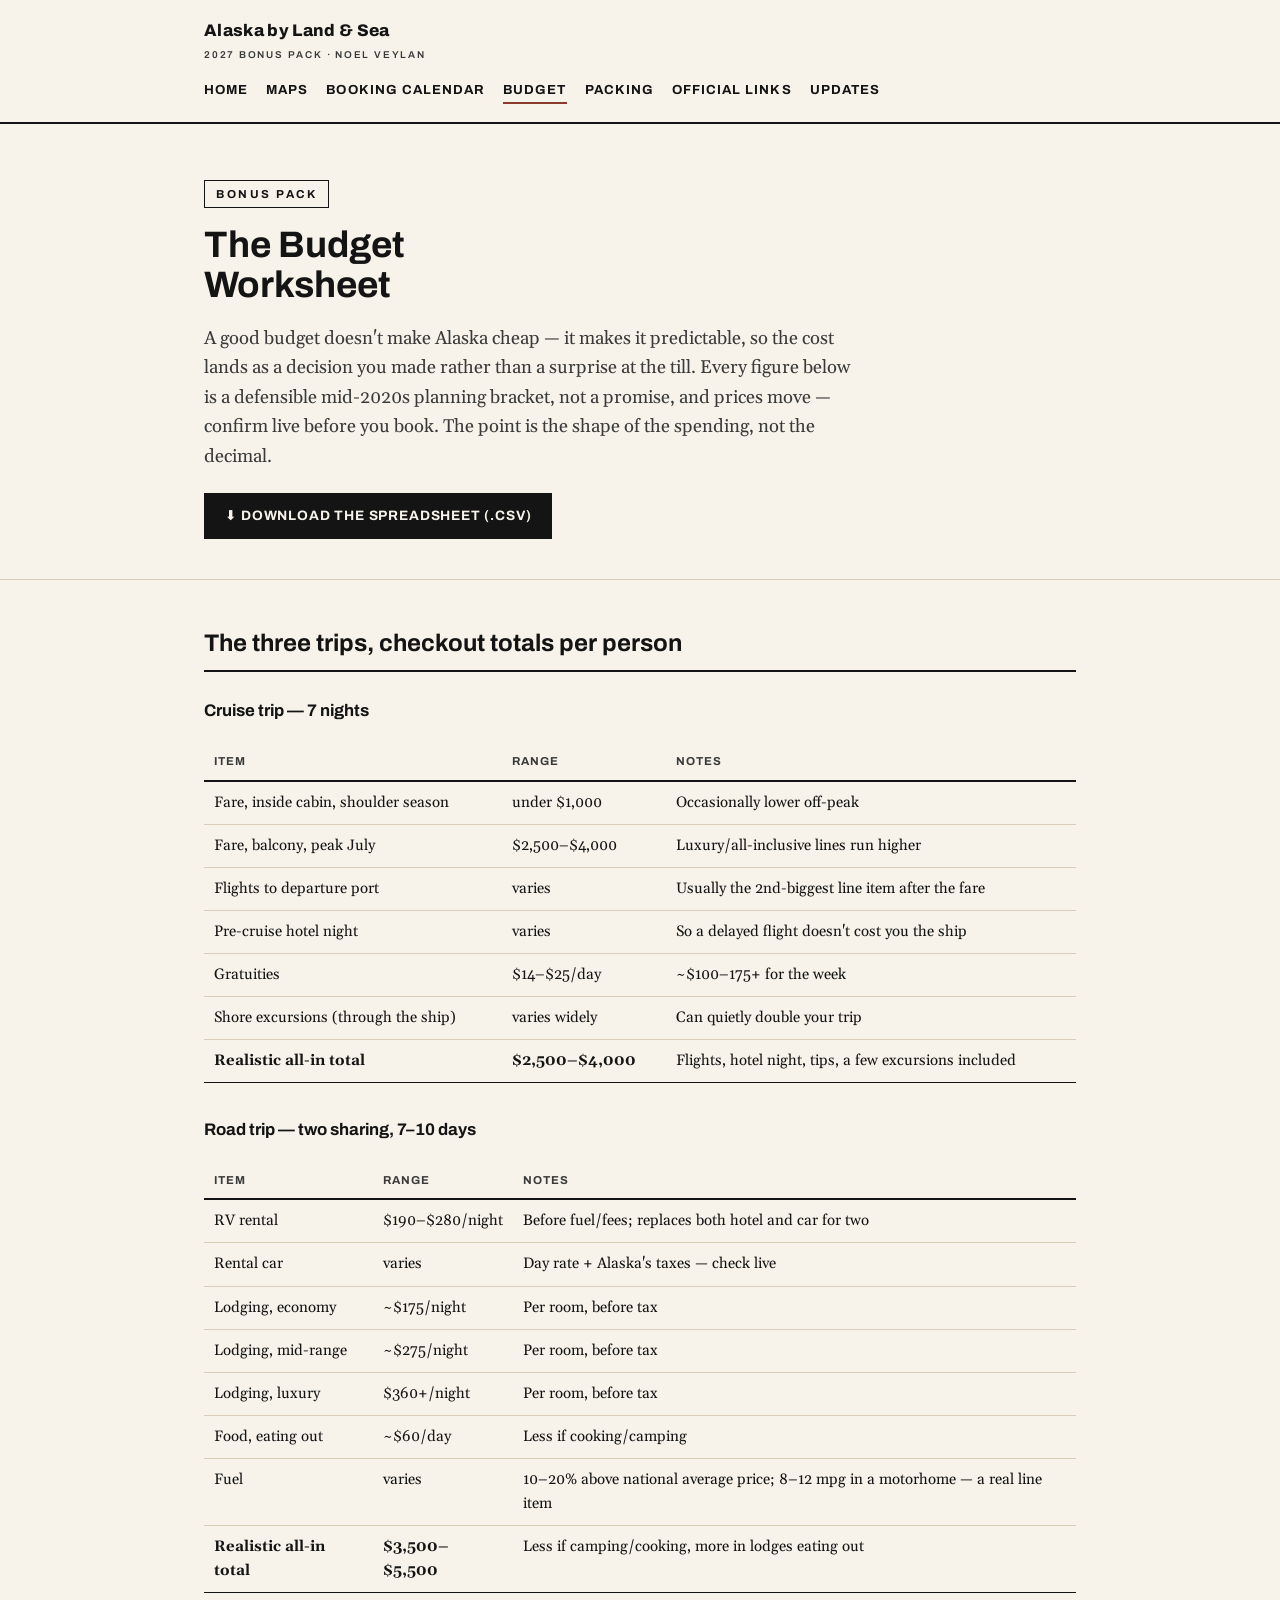
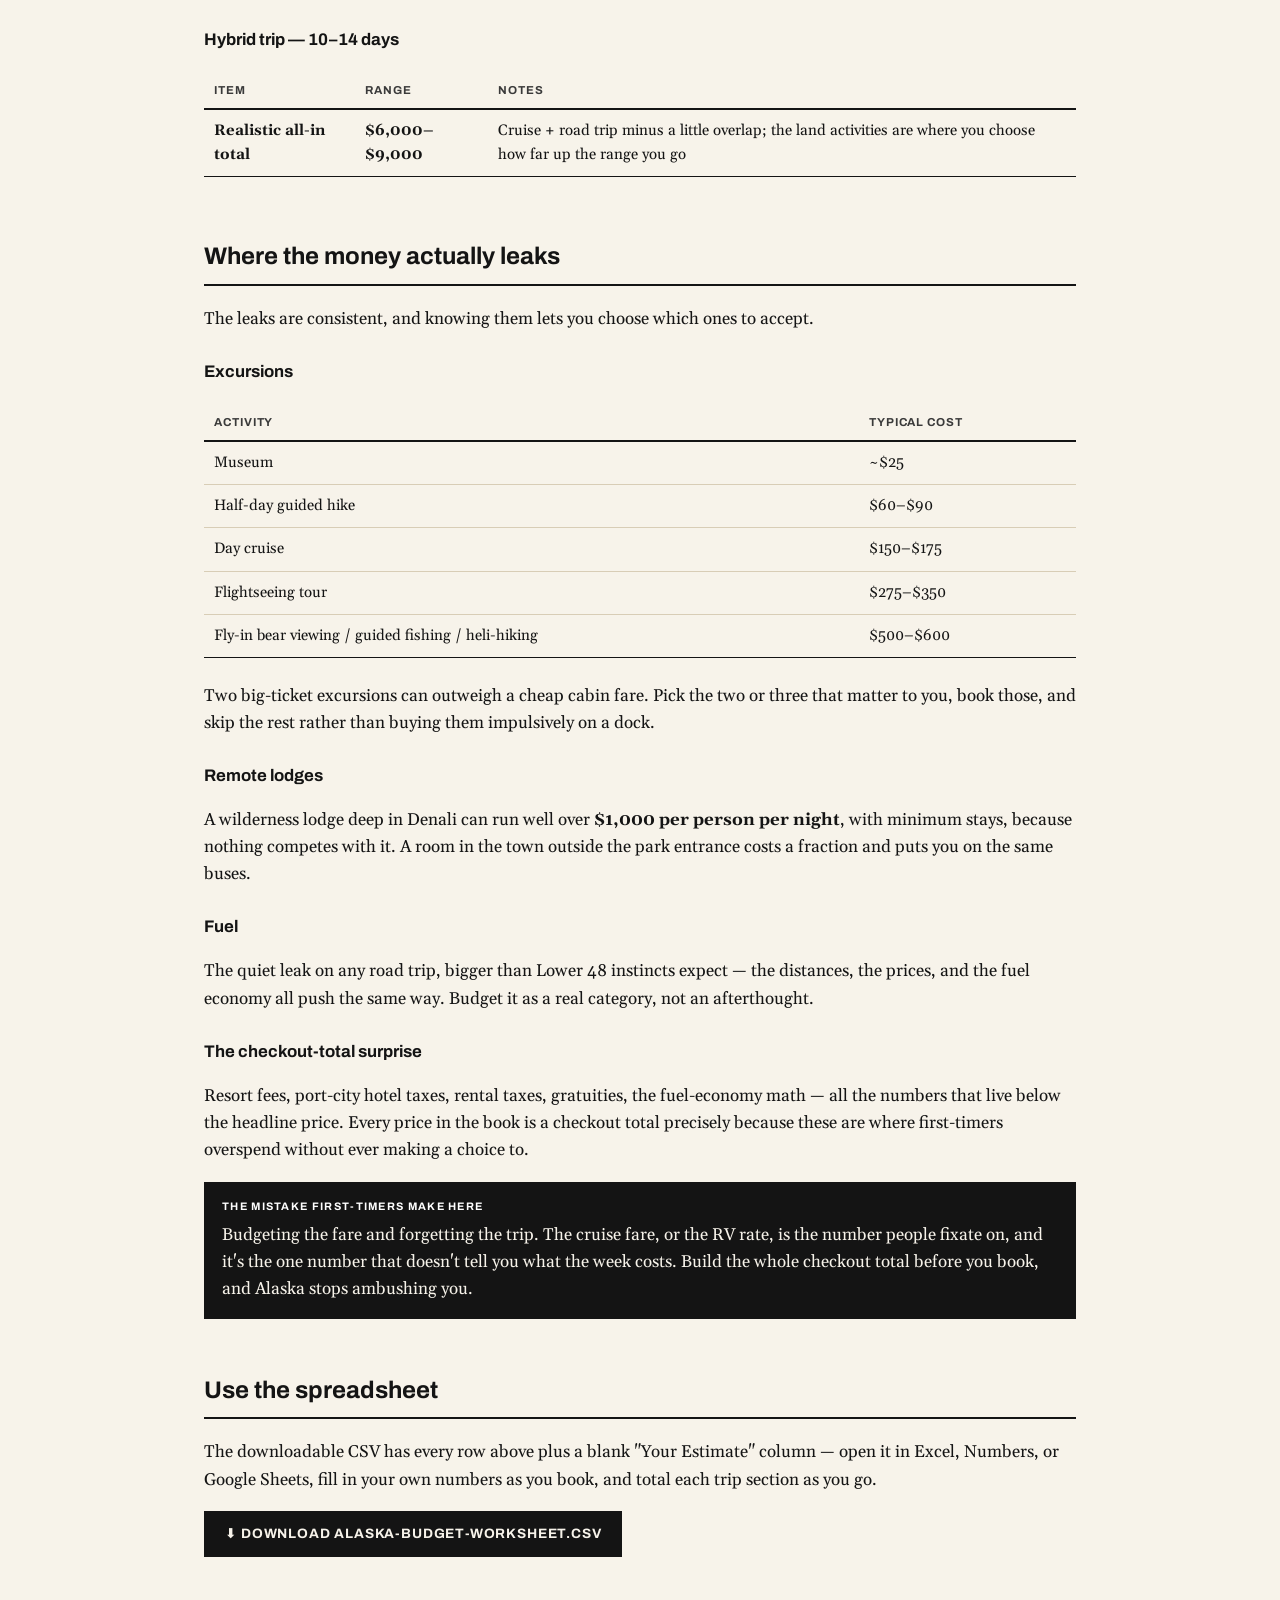
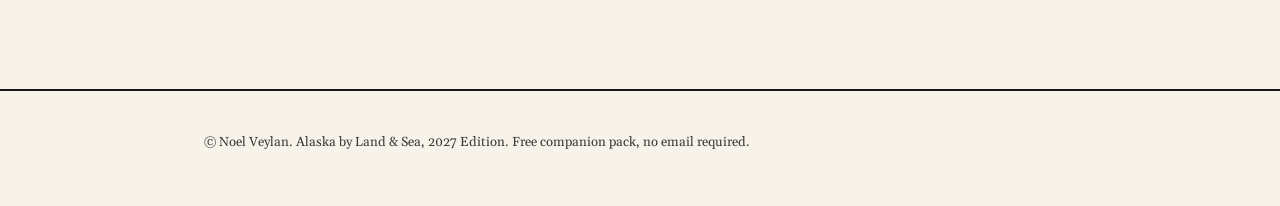
==== budget.html @ ba750e8d "Alaska by Land & Sea 2027 — free companion bonus pack Static site (plain HTML/CSS, no build step): f" ====
<!doctype html>
<html lang="en">
<head>
<meta charset="utf-8">
<meta name="viewport" content="width=device-width, initial-scale=1">
<title>Budget Worksheet — Alaska by Land &amp; Sea Bonus Pack</title>
<meta name="description" content="The Chapter 5 cost brackets for the cruise, road, and hybrid trips, as checkout totals, plus a downloadable spreadsheet.">
<link rel="stylesheet" href="assets/style.css">
</head>
<body>

<header class="site no-print">
  <div class="wrap">
    <a class="brand" href="index.html">Alaska by Land &amp; Sea<small>2027 Bonus Pack &middot; Noel Veylan</small></a>
    <nav class="site">
      <a href="index.html">Home</a>
      <a href="maps.html">Maps</a>
      <a href="calendar.html">Booking Calendar</a>
      <a href="budget.html" class="active">Budget</a>
      <a href="packing.html">Packing</a>
      <a href="links.html">Official Links</a>
      <a href="updates.html">Updates</a>
    </nav>
  </div>
</header>

<div class="hero no-print">
  <div class="wrap">
    <span class="eyebrow">Bonus Pack</span>
    <h1>The Budget Worksheet</h1>
    <p class="lead">A good budget doesn't make Alaska cheap &mdash; it makes it predictable, so the cost lands as a
    decision you made rather than a surprise at the till. Every figure below is a defensible mid-2020s planning
    bracket, not a promise, and prices move &mdash; confirm live before you book. The point is the shape of the
    spending, not the decimal.</p>
    <div class="hero-actions">
      <a class="btn solid" href="assets/downloads/alaska-budget-worksheet.csv" download>⬇ Download the spreadsheet (.csv)</a>
    </div>
  </div>
</div>

<main>
  <div class="wrap">

    <section class="block">
      <h2 class="h">The three trips, checkout totals per person</h2>

      <h3 class="h">Cruise trip &mdash; 7 nights</h3>
      <div class="tblwrap"><table>
        <tr><th>Item</th><th>Range</th><th>Notes</th></tr>
        <tr><td>Fare, inside cabin, shoulder season</td><td>under $1,000</td><td>Occasionally lower off-peak</td></tr>
        <tr><td>Fare, balcony, peak July</td><td>$2,500&ndash;$4,000</td><td>Luxury/all-inclusive lines run higher</td></tr>
        <tr><td>Flights to departure port</td><td>varies</td><td>Usually the 2nd-biggest line item after the fare</td></tr>
        <tr><td>Pre-cruise hotel night</td><td>varies</td><td>So a delayed flight doesn't cost you the ship</td></tr>
        <tr><td>Gratuities</td><td>$14&ndash;$25/day</td><td>~$100&ndash;175+ for the week</td></tr>
        <tr><td>Shore excursions (through the ship)</td><td>varies widely</td><td>Can quietly double your trip</td></tr>
        <tr><td><strong>Realistic all-in total</strong></td><td><strong>$2,500&ndash;$4,000</strong></td><td>Flights, hotel night, tips, a few excursions included</td></tr>
      </table></div>

      <h3 class="h">Road trip &mdash; two sharing, 7&ndash;10 days</h3>
      <div class="tblwrap"><table>
        <tr><th>Item</th><th>Range</th><th>Notes</th></tr>
        <tr><td>RV rental</td><td>$190&ndash;$280/night</td><td>Before fuel/fees; replaces both hotel and car for two</td></tr>
        <tr><td>Rental car</td><td>varies</td><td>Day rate + Alaska's taxes &mdash; check live</td></tr>
        <tr><td>Lodging, economy</td><td>~$175/night</td><td>Per room, before tax</td></tr>
        <tr><td>Lodging, mid-range</td><td>~$275/night</td><td>Per room, before tax</td></tr>
        <tr><td>Lodging, luxury</td><td>$360+/night</td><td>Per room, before tax</td></tr>
        <tr><td>Food, eating out</td><td>~$60/day</td><td>Less if cooking/camping</td></tr>
        <tr><td>Fuel</td><td>varies</td><td>10&ndash;20% above national average price; 8&ndash;12 mpg in a motorhome &mdash; a real line item</td></tr>
        <tr><td><strong>Realistic all-in total</strong></td><td><strong>$3,500&ndash;$5,500</strong></td><td>Less if camping/cooking, more in lodges eating out</td></tr>
      </table></div>

      <h3 class="h">Hybrid trip &mdash; 10&ndash;14 days</h3>
      <div class="tblwrap"><table>
        <tr><th>Item</th><th>Range</th><th>Notes</th></tr>
        <tr><td><strong>Realistic all-in total</strong></td><td><strong>$6,000&ndash;$9,000</strong></td><td>Cruise + road trip minus a little overlap; the land activities are where you choose how far up the range you go</td></tr>
      </table></div>
    </section>

    <section class="block">
      <h2 class="h">Where the money actually leaks</h2>
      <p>The leaks are consistent, and knowing them lets you choose which ones to accept.</p>

      <h3 class="h">Excursions</h3>
      <div class="tblwrap"><table>
        <tr><th>Activity</th><th>Typical cost</th></tr>
        <tr><td>Museum</td><td>~$25</td></tr>
        <tr><td>Half-day guided hike</td><td>$60&ndash;$90</td></tr>
        <tr><td>Day cruise</td><td>$150&ndash;$175</td></tr>
        <tr><td>Flightseeing tour</td><td>$275&ndash;$350</td></tr>
        <tr><td>Fly-in bear viewing / guided fishing / heli-hiking</td><td>$500&ndash;$600</td></tr>
      </table></div>
      <p>Two big-ticket excursions can outweigh a cheap cabin fare. Pick the two or three that matter to you, book
      those, and skip the rest rather than buying them impulsively on a dock.</p>

      <h3 class="h">Remote lodges</h3>
      <p>A wilderness lodge deep in Denali can run well over <strong>$1,000 per person per night</strong>, with
      minimum stays, because nothing competes with it. A room in the town outside the park entrance costs a fraction
      and puts you on the same buses.</p>

      <h3 class="h">Fuel</h3>
      <p>The quiet leak on any road trip, bigger than Lower&nbsp;48 instincts expect &mdash; the distances, the
      prices, and the fuel economy all push the same way. Budget it as a real category, not an afterthought.</p>

      <h3 class="h">The checkout-total surprise</h3>
      <p>Resort fees, port-city hotel taxes, rental taxes, gratuities, the fuel-economy math &mdash; all the numbers
      that live below the headline price. Every price in the book is a checkout total precisely because these are
      where first-timers overspend without ever making a choice to.</p>

      <div class="callout">
        <span class="lab">The mistake first-timers make here</span>
        <p>Budgeting the fare and forgetting the trip. The cruise fare, or the RV rate, is the number people fixate
        on, and it's the one number that doesn't tell you what the week costs. Build the whole checkout total before
        you book, and Alaska stops ambushing you.</p>
      </div>
    </section>

    <section class="block no-print">
      <h2 class="h">Use the spreadsheet</h2>
      <p>The downloadable CSV has every row above plus a blank "Your Estimate" column &mdash; open it in Excel,
      Numbers, or Google Sheets, fill in your own numbers as you book, and total each trip section as you go.</p>
      <a class="btn solid" href="assets/downloads/alaska-budget-worksheet.csv" download>⬇ Download alaska-budget-worksheet.csv</a>
    </section>

  </div>
</main>

<footer class="site no-print">
  <div class="wrap"><p>&copy; Noel Veylan. Alaska by Land &amp; Sea, 2027 Edition. Free companion pack, no email required.</p></div>
</footer>

</body>
</html>
---- assets/style.css ----
/* ============================================================
   Alaska by Land & Sea -- bonus pack site stylesheet
   Shares the book's palette (cream/ink) and type pairing
   (Gelasio serif body, Archivo sans display) so the free
   companion site reads as the same product as the paperback.
   ============================================================ */

@import url('https://fonts.googleapis.com/css2?family=Gelasio:ital,wght@0,400;0,700;1,400&family=Archivo:wght@600;700;800&display=swap');

:root{
  --cream:#F7F3EA;
  --ink:#141414;
  --ink-soft:#3a3a3a;
  --line:#d8cdb6;
  --accent:#8a3b2b;      /* warm terracotta, echoes the color-map roads */
  --accent-ink:#1c2b3a;  /* deep navy, echoes the color-map ink */
  --panel:#fff;
  --max:920px;
}

*{box-sizing:border-box;}
html{background:var(--cream);}
body{
  margin:0; background:var(--cream); color:var(--ink);
  font-family:'Gelasio', Georgia, serif; font-size:17px; line-height:1.6;
}
h1,h2,h3,.tab,.eyebrow,nav,.btn,.chip{ font-family:'Archivo', system-ui, sans-serif; }

a{ color:var(--accent-ink); }
a:hover{ color:var(--accent); }

img{max-width:100%; height:auto; display:block;}

.wrap{ max-width:var(--max); margin:0 auto; padding:0 24px; }

/* ---- top bar ---- */
header.site{ border-bottom:2px solid var(--ink); background:var(--cream); }
header.site .wrap{ display:flex; align-items:center; justify-content:space-between; padding:18px 24px; gap:16px; flex-wrap:wrap; }
.brand{ font-family:'Archivo'; font-weight:800; letter-spacing:.02em; font-size:1.05rem; text-decoration:none; color:var(--ink); }
.brand small{ display:block; font-family:'Archivo'; font-weight:600; letter-spacing:.18em; text-transform:uppercase; font-size:.62rem; color:var(--ink-soft); margin-top:2px; }
nav.site{ display:flex; gap:18px; flex-wrap:wrap; }
nav.site a{ font-weight:700; font-size:.82rem; text-transform:uppercase; letter-spacing:.08em; text-decoration:none; color:var(--ink); border-bottom:2px solid transparent; padding-bottom:2px; }
nav.site a:hover, nav.site a.active{ border-bottom-color:var(--accent); }

/* ---- hero ---- */
.hero{ padding:56px 0 40px; border-bottom:1px solid var(--line); }
.eyebrow{ display:inline-block; font-weight:700; text-transform:uppercase; letter-spacing:.22em; font-size:.72rem; border:1.4px solid var(--ink); padding:4px 11px; margin-bottom:18px; }
.hero h1{ font-size:2.3rem; line-height:1.08; margin:0 0 14px; max-width:16ch; }
.hero p.lead{ font-size:1.15rem; max-width:60ch; color:var(--ink-soft); }
.hero-actions{ margin-top:22px; display:flex; gap:12px; flex-wrap:wrap; }

/* ---- buttons / chips ---- */
.btn{ display:inline-block; font-weight:700; font-size:.85rem; text-transform:uppercase; letter-spacing:.06em; text-decoration:none;
  padding:11px 20px; border:1.6px solid var(--ink); color:var(--ink); background:transparent; }
.btn:hover{ background:var(--ink); color:var(--cream); }
.btn.solid{ background:var(--ink); color:var(--cream); }
.btn.solid:hover{ background:var(--accent-ink); }
.chip{ display:inline-block; font-size:.68rem; font-weight:700; text-transform:uppercase; letter-spacing:.1em;
  background:var(--ink); color:var(--cream); padding:3px 9px; }

/* ---- section / cards ---- */
main{ padding:44px 0 80px; }
section.block{ margin-bottom:52px; }
h2.h{ font-size:1.5rem; border-bottom:2px solid var(--ink); padding-bottom:8px; margin:0 0 20px; }
h3.h{ font-family:'Archivo'; font-weight:700; font-size:1.05rem; margin:26px 0 8px; }
.grid{ display:grid; grid-template-columns:repeat(auto-fill, minmax(240px,1fr)); gap:18px; }
.card{ background:var(--panel); border:1px solid var(--line); padding:18px; }
.card h4{ font-family:'Archivo'; font-size:.95rem; margin:0 0 6px; }
.card p{ margin:0; font-size:.92rem; color:var(--ink-soft); }

/* map cards */
.mapcard{ background:var(--panel); border:1px solid var(--line); }
.mapcard .art{ border-bottom:1px solid var(--line); background:#eaf3f8; }
.mapcard .cap{ padding:12px 14px; }
.mapcard .cap .tag{ font-family:'Archivo'; font-weight:700; font-size:.68rem; letter-spacing:.12em; text-transform:uppercase; color:var(--accent-ink); }
.mapcard .cap h4{ font-family:'Archivo'; font-size:.95rem; margin:4px 0 6px; }
.mapcard .cap p{ margin:0 0 10px; font-size:.86rem; color:var(--ink-soft); }
.mapcard .cap a{ font-size:.78rem; font-weight:700; text-transform:uppercase; letter-spacing:.05em; }

/* tables */
table{ width:100%; border-collapse:collapse; margin:10px 0 8px; font-size:.94rem; }
th,td{ text-align:left; padding:9px 10px; border-bottom:1px solid var(--line); vertical-align:top; }
th{ font-family:'Archivo'; font-size:.72rem; text-transform:uppercase; letter-spacing:.08em; color:var(--ink-soft); border-bottom:2px solid var(--ink); }
tr:last-child td{ border-bottom:1px solid var(--ink); }
.tblwrap{ overflow-x:auto; }

/* timeline */
.tl-item{ display:flex; gap:18px; padding:16px 0; border-bottom:1px solid var(--line); }
.tl-when{ flex:0 0 150px; font-family:'Archivo'; font-weight:800; color:var(--accent-ink); }
.tl-when small{ display:block; font-weight:600; color:var(--ink-soft); font-size:.72rem; text-transform:uppercase; letter-spacing:.06em; margin-top:3px;}
.tl-what h4{ font-family:'Archivo'; margin:0 0 4px; font-size:1rem; }
.tl-what p{ margin:0; color:var(--ink-soft); font-size:.92rem; }

/* checklist */
ul.checklist{ list-style:none; padding:0; margin:0; }
ul.checklist li{ padding:8px 0 8px 30px; border-bottom:1px solid var(--line); position:relative; font-size:.96rem; }
ul.checklist li::before{ content:""; position:absolute; left:0; top:11px; width:14px; height:14px; border:1.6px solid var(--ink); }

/* callout, matches the book's black mistake-box */
.callout{ background:var(--ink); color:var(--cream); padding:16px 18px; margin:18px 0; }
.callout .lab{ display:block; font-family:'Archivo'; font-weight:700; text-transform:uppercase; letter-spacing:.12em; font-size:.68rem; margin-bottom:6px; color:#fff; }
.callout p{ margin:0; }

/* notice / link-out box */
.notice{ border:1.4px solid var(--ink); padding:14px 16px; font-size:.9rem; background:var(--panel); }
.notice.warn{ border-color:var(--accent); }

/* footer */
footer.site{ border-top:2px solid var(--ink); padding:28px 0 40px; }
footer.site p{ font-size:.82rem; color:var(--ink-soft); }
footer.site a{ color:var(--ink-soft); }

/* print */
@media print{
  header.site, footer.site, .no-print{ display:none !important; }
  body{ background:#fff; font-size:12pt; }
  a{ color:#000; text-decoration:none; }
  .callout{ border:1.4px solid #000; background:#fff; color:#000; }
  .callout .lab, .callout p{ color:#000; }
}

@media (max-width:640px){
  .hero h1{ font-size:1.8rem; }
  .tl-item{ flex-direction:column; gap:4px; }
  .tl-when{ flex-basis:auto; }
}
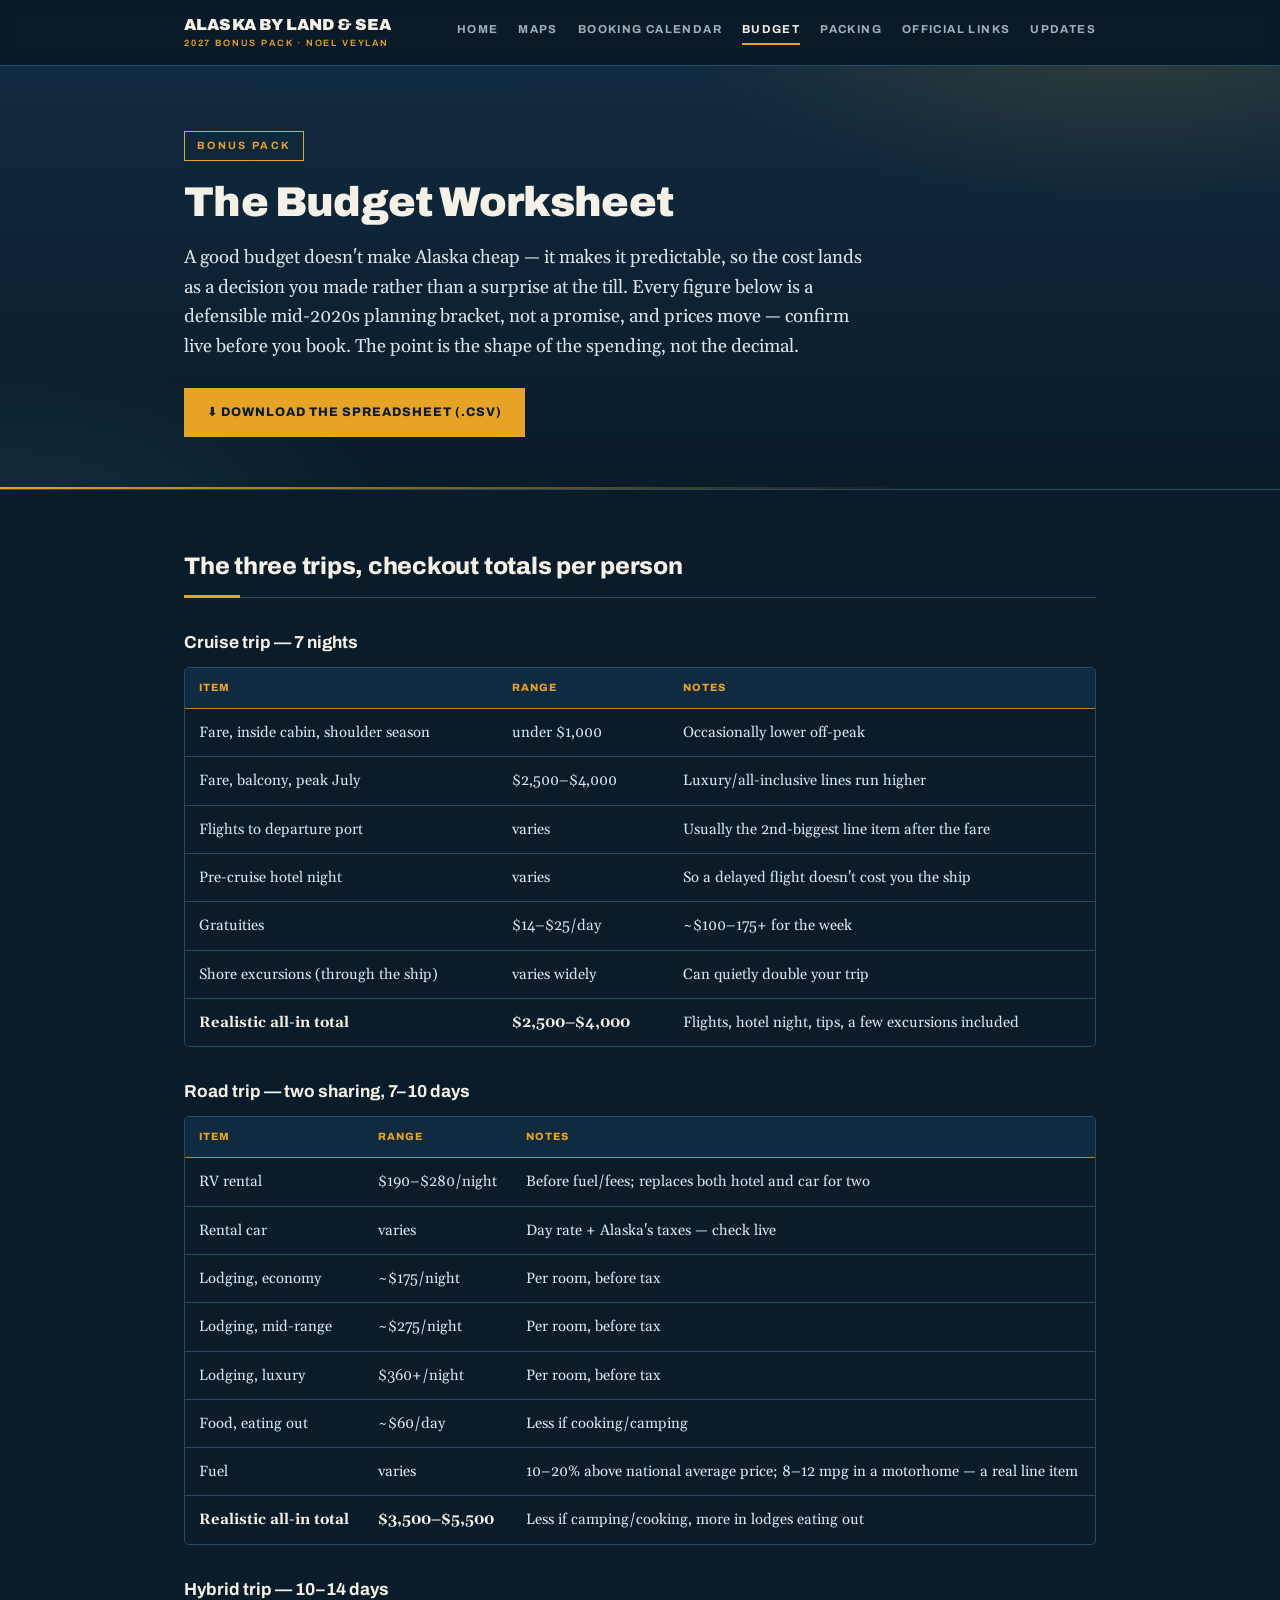
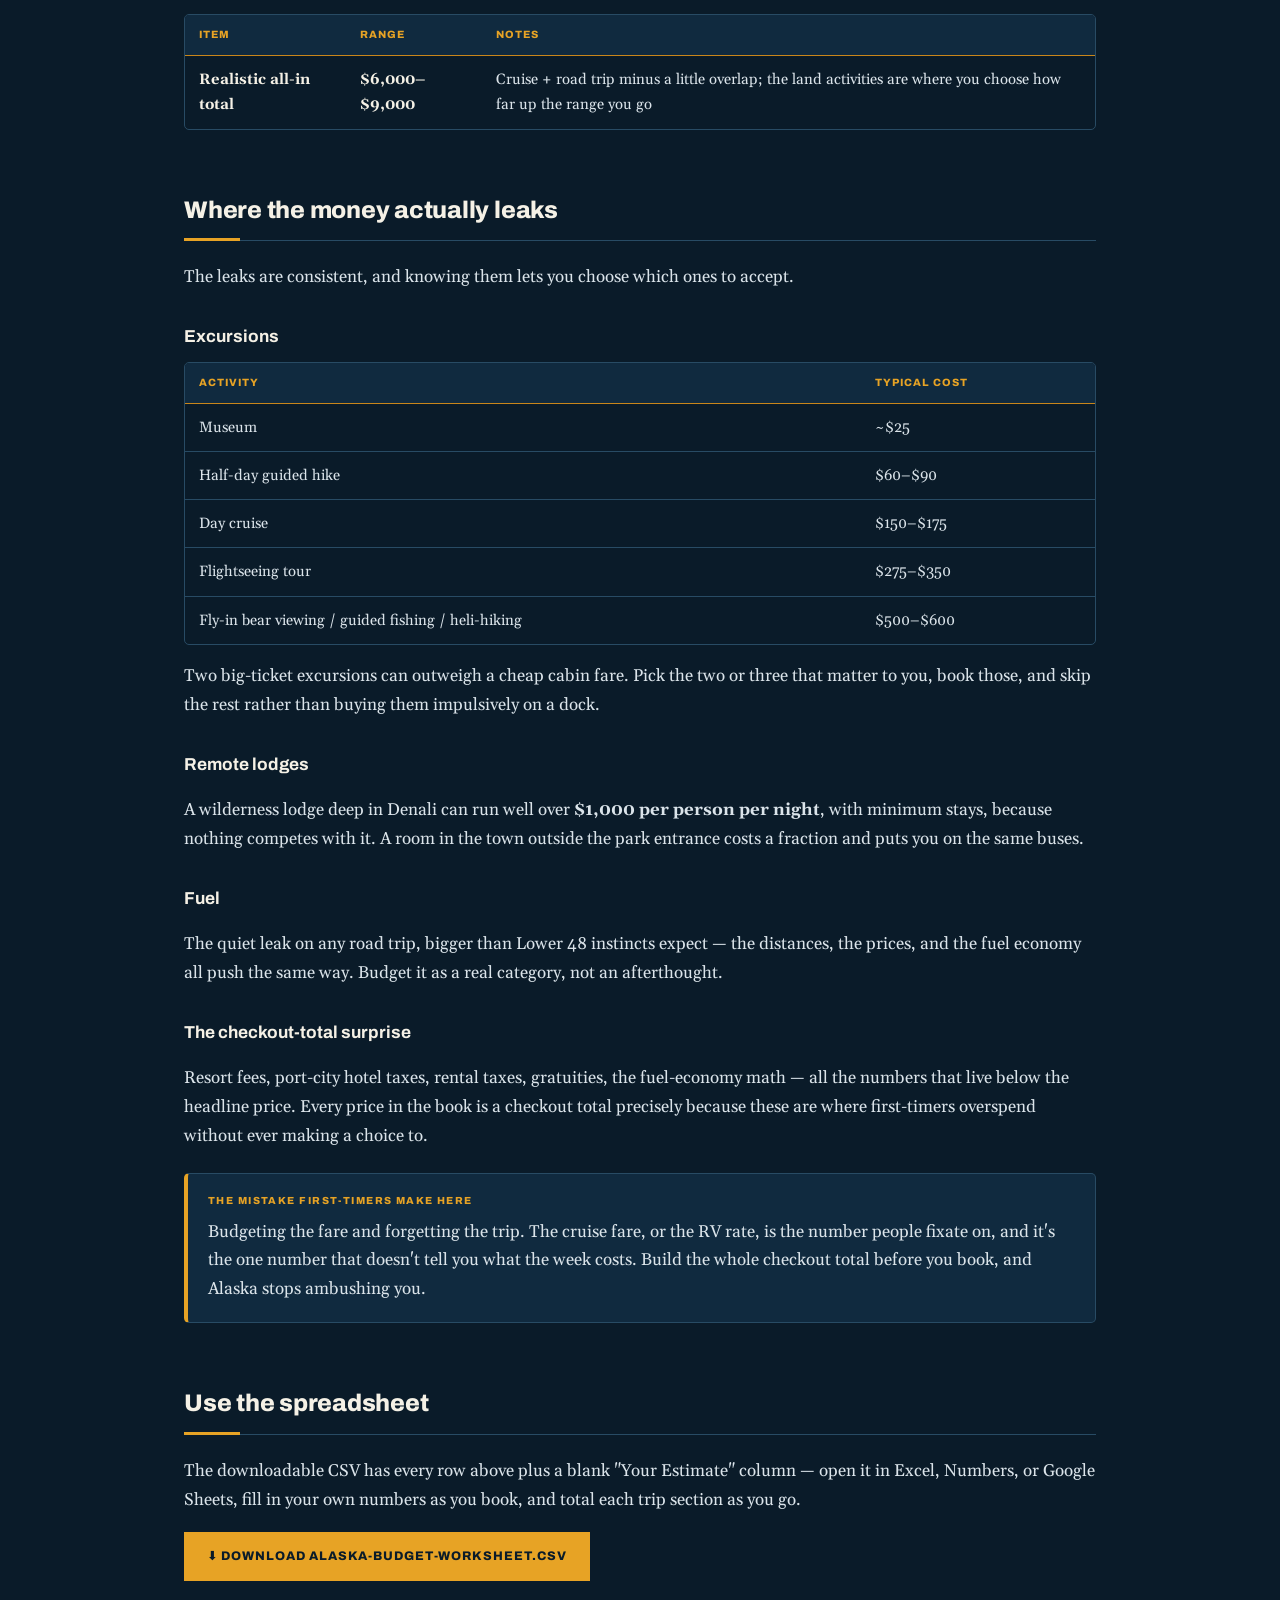
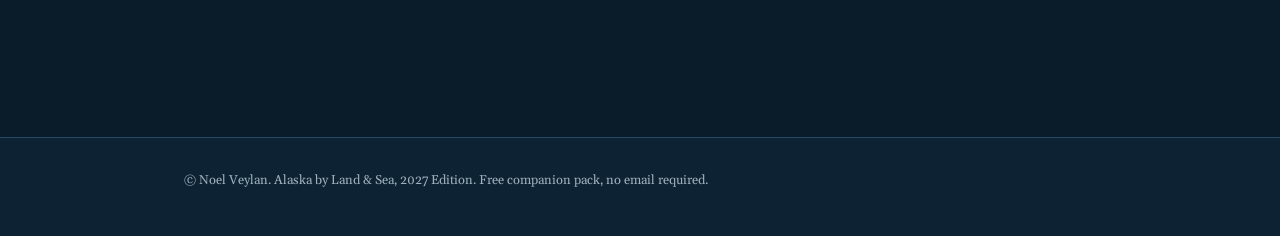
==== commit ecd3b725: "Redesign to match the 2027 cover: dark navy, gold, bold Archivo Re-skin the whole site from the crea" ====
--- a/budget.html
+++ b/budget.html
@@ -5,6 +5,7 @@
 <meta name="viewport" content="width=device-width, initial-scale=1">
 <title>Budget Worksheet — Alaska by Land &amp; Sea Bonus Pack</title>
 <meta name="description" content="The Chapter 5 cost brackets for the cruise, road, and hybrid trips, as checkout totals, plus a downloadable spreadsheet.">
+<link rel="icon" href="data:image/svg+xml,<svg xmlns=%22http://www.w3.org/2000/svg%22 viewBox=%220 0 100 100%22><rect width=%22100%22 height=%22100%22 fill=%22%230a1b29%22/><text x=%2250%22 y=%2272%22 font-size=%2264%22 font-weight=%22900%22 text-anchor=%22middle%22 fill=%22%23e7a325%22 font-family=%22Archivo,Arial,sans-serif%22>A</text></svg>">
 <link rel="stylesheet" href="assets/style.css">
 </head>
 <body>
--- a/assets/style.css
+++ b/assets/style.css
@@ -1,126 +1,227 @@
 /* ============================================================
    Alaska by Land & Sea -- bonus pack site stylesheet
-   Shares the book's palette (cream/ink) and type pairing
-   (Gelasio serif body, Archivo sans display) so the free
-   companion site reads as the same product as the paperback.
+   Dark, cinematic palette pulled straight from the book cover:
+   deep-navy ground, cream text, amber-gold accent, bold Archivo
+   display over a Gelasio serif body, so the free companion site
+   reads as the same product as the 2027 paperback.
    ============================================================ */
 
-@import url('https://fonts.googleapis.com/css2?family=Gelasio:ital,wght@0,400;0,700;1,400&family=Archivo:wght@600;700;800&display=swap');
+@import url('https://fonts.googleapis.com/css2?family=Archivo:wght@500;600;700;800;900&family=Gelasio:ital,wght@0,400;0,700;1,400&display=swap');
 
 :root{
-  --cream:#F7F3EA;
-  --ink:#141414;
-  --ink-soft:#3a3a3a;
-  --line:#d8cdb6;
-  --accent:#8a3b2b;      /* warm terracotta, echoes the color-map roads */
-  --accent-ink:#1c2b3a;  /* deep navy, echoes the color-map ink */
-  --panel:#fff;
-  --max:920px;
-}
-
-*{box-sizing:border-box;}
-html{background:var(--cream);}
+  --navy-900:#0a1b29;   /* page ground */
+  --navy-850:#0d2233;   /* footer, notices */
+  --navy-800:#102a3f;   /* hero top, table head */
+  --navy-700:#163449;   /* cards */
+  --line:#284b64;       /* hairlines / borders */
+
+  --cream:#f5f1e6;      /* headings, emphasis */
+  --text:#dbe4ea;       /* body copy */
+  --text-dim:#9fb1bf;   /* secondary copy */
+
+  --gold:#e7a325;       /* accent (the cover's "BY LAND & SEA") */
+  --gold-bright:#f6c657;
+  --gold-deep:#c9861a;
+
+  --max:960px;
+  --radius:5px;
+}
+
+*{ box-sizing:border-box; }
+html{ background:var(--navy-900); scroll-behavior:smooth; }
 body{
-  margin:0; background:var(--cream); color:var(--ink);
-  font-family:'Gelasio', Georgia, serif; font-size:17px; line-height:1.6;
-}
-h1,h2,h3,.tab,.eyebrow,nav,.btn,.chip{ font-family:'Archivo', system-ui, sans-serif; }
-
-a{ color:var(--accent-ink); }
-a:hover{ color:var(--accent); }
-
-img{max-width:100%; height:auto; display:block;}
+  margin:0; background:var(--navy-900); color:var(--text);
+  font-family:'Gelasio', Georgia, serif; font-size:17px; line-height:1.7;
+  -webkit-font-smoothing:antialiased; text-rendering:optimizeLegibility;
+}
+h1,h2,h3,h4,.eyebrow,nav.site a,.btn,.chip,.brand,th,
+.mapcard .cap .tag,.callout .lab,.tl-when{
+  font-family:'Archivo', system-ui, -apple-system, sans-serif;
+}
+
+::selection{ background:var(--gold); color:var(--navy-900); }
+
+a{ color:var(--gold-bright); text-decoration:none; }
+a:hover{ color:var(--gold); }
+main a{ text-decoration:underline; text-underline-offset:2px; text-decoration-color:rgba(231,163,37,.45); }
+main a:hover{ text-decoration-color:var(--gold); }
+.hero p.lead a{ text-decoration:underline; text-underline-offset:2px; text-decoration-color:rgba(231,163,37,.45); }
+.card a,.mapcard a,a.art{ text-decoration:none; }
+
+img{ max-width:100%; height:auto; display:block; }
 
 .wrap{ max-width:var(--max); margin:0 auto; padding:0 24px; }
 
-/* ---- top bar ---- */
-header.site{ border-bottom:2px solid var(--ink); background:var(--cream); }
-header.site .wrap{ display:flex; align-items:center; justify-content:space-between; padding:18px 24px; gap:16px; flex-wrap:wrap; }
-.brand{ font-family:'Archivo'; font-weight:800; letter-spacing:.02em; font-size:1.05rem; text-decoration:none; color:var(--ink); }
-.brand small{ display:block; font-family:'Archivo'; font-weight:600; letter-spacing:.18em; text-transform:uppercase; font-size:.62rem; color:var(--ink-soft); margin-top:2px; }
-nav.site{ display:flex; gap:18px; flex-wrap:wrap; }
-nav.site a{ font-weight:700; font-size:.82rem; text-transform:uppercase; letter-spacing:.08em; text-decoration:none; color:var(--ink); border-bottom:2px solid transparent; padding-bottom:2px; }
-nav.site a:hover, nav.site a.active{ border-bottom-color:var(--accent); }
+/* ---- header ---- */
+header.site{
+  position:sticky; top:0; z-index:20;
+  background:rgba(10,27,41,.85); backdrop-filter:blur(8px);
+  border-bottom:1px solid var(--line);
+}
+header.site .wrap{ display:flex; align-items:center; justify-content:space-between; gap:14px 28px; padding:16px 24px; flex-wrap:wrap; }
+.brand{ font-weight:900; letter-spacing:.01em; font-size:1rem; line-height:1.15; color:var(--cream); text-transform:uppercase; text-decoration:none; }
+.brand small{ display:block; font-weight:600; letter-spacing:.2em; text-transform:uppercase; font-size:.57rem; color:var(--gold); margin-top:4px; }
+nav.site{ display:flex; gap:20px; flex-wrap:wrap; }
+nav.site a{ font-weight:700; font-size:.72rem; text-transform:uppercase; letter-spacing:.12em; text-decoration:none; color:var(--text-dim); padding-bottom:3px; border-bottom:2px solid transparent; }
+nav.site a:hover{ color:var(--cream); }
+nav.site a.active{ color:var(--cream); border-bottom-color:var(--gold); }
 
 /* ---- hero ---- */
-.hero{ padding:56px 0 40px; border-bottom:1px solid var(--line); }
-.eyebrow{ display:inline-block; font-weight:700; text-transform:uppercase; letter-spacing:.22em; font-size:.72rem; border:1.4px solid var(--ink); padding:4px 11px; margin-bottom:18px; }
-.hero h1{ font-size:2.3rem; line-height:1.08; margin:0 0 14px; max-width:16ch; }
-.hero p.lead{ font-size:1.15rem; max-width:60ch; color:var(--ink-soft); }
-.hero-actions{ margin-top:22px; display:flex; gap:12px; flex-wrap:wrap; }
+.hero{
+  position:relative; overflow:hidden;
+  background:linear-gradient(180deg, var(--navy-800) 0%, var(--navy-900) 100%);
+  border-bottom:1px solid var(--line);
+  padding:64px 0 52px;
+}
+.hero::before{
+  content:""; position:absolute; inset:0; pointer-events:none;
+  background:
+    radial-gradient(60% 80% at 88% -15%, rgba(231,163,37,.18), transparent 60%),
+    radial-gradient(55% 75% at 0% 115%, rgba(46,124,142,.24), transparent 60%);
+}
+.hero::after{
+  content:""; position:absolute; left:0; right:0; bottom:0; height:2px;
+  background:linear-gradient(90deg, var(--gold), transparent 72%);
+}
+.hero .wrap{ position:relative; }
+.home .hero{ padding:88px 0 68px; }
+.eyebrow{
+  display:inline-block; font-weight:700; text-transform:uppercase; letter-spacing:.22em;
+  font-size:.66rem; color:var(--gold); border:1px solid var(--gold); padding:5px 12px; margin-bottom:20px;
+}
+.hero h1{
+  font-weight:900; font-size:2.6rem; line-height:1.05; letter-spacing:-.015em;
+  margin:0 0 16px; max-width:20ch; color:var(--cream);
+}
+.home .hero h1{ font-size:3rem; }
+.hero p.lead{ font-size:1.16rem; line-height:1.6; max-width:62ch; color:var(--text); }
+.hero-actions{ margin-top:26px; display:flex; gap:14px; flex-wrap:wrap; }
 
 /* ---- buttons / chips ---- */
-.btn{ display:inline-block; font-weight:700; font-size:.85rem; text-transform:uppercase; letter-spacing:.06em; text-decoration:none;
-  padding:11px 20px; border:1.6px solid var(--ink); color:var(--ink); background:transparent; }
-.btn:hover{ background:var(--ink); color:var(--cream); }
-.btn.solid{ background:var(--ink); color:var(--cream); }
-.btn.solid:hover{ background:var(--accent-ink); }
-.chip{ display:inline-block; font-size:.68rem; font-weight:700; text-transform:uppercase; letter-spacing:.1em;
-  background:var(--ink); color:var(--cream); padding:3px 9px; }
-
-/* ---- section / cards ---- */
-main{ padding:44px 0 80px; }
-section.block{ margin-bottom:52px; }
-h2.h{ font-size:1.5rem; border-bottom:2px solid var(--ink); padding-bottom:8px; margin:0 0 20px; }
-h3.h{ font-family:'Archivo'; font-weight:700; font-size:1.05rem; margin:26px 0 8px; }
-.grid{ display:grid; grid-template-columns:repeat(auto-fill, minmax(240px,1fr)); gap:18px; }
-.card{ background:var(--panel); border:1px solid var(--line); padding:18px; }
-.card h4{ font-family:'Archivo'; font-size:.95rem; margin:0 0 6px; }
-.card p{ margin:0; font-size:.92rem; color:var(--ink-soft); }
+.btn{
+  display:inline-block; font-weight:800; font-size:.78rem; text-transform:uppercase; letter-spacing:.08em;
+  text-decoration:none; padding:13px 22px; border:1.5px solid var(--gold); color:var(--gold);
+  background:transparent; cursor:pointer; transition:background .15s, color .15s;
+}
+.btn:hover{ background:var(--gold); color:var(--navy-900); }
+.btn.solid{ background:var(--gold); color:var(--navy-900); }
+.btn.solid:hover{ background:var(--gold-bright); }
+.chip{
+  display:inline-block; font-size:.62rem; font-weight:800; text-transform:uppercase; letter-spacing:.12em;
+  background:var(--gold); color:var(--navy-900); padding:4px 10px;
+}
+
+/* ---- sections ---- */
+main{ padding:56px 0 96px; }
+section.block{ margin-bottom:60px; }
+h2.h{
+  position:relative; font-weight:800; font-size:1.5rem; letter-spacing:-.01em; color:var(--cream);
+  padding-bottom:10px; margin:0 0 22px; border-bottom:1px solid var(--line);
+}
+h2.h::after{ content:""; position:absolute; left:0; bottom:-1px; width:56px; height:3px; background:var(--gold); }
+h3.h{ font-family:'Archivo'; font-weight:700; font-size:1.08rem; color:var(--cream); margin:30px 0 10px; }
+
+/* ---- cards / grid ---- */
+.grid{ display:grid; grid-template-columns:repeat(auto-fill, minmax(250px,1fr)); gap:18px; }
+.card{
+  background:var(--navy-700); border:1px solid var(--line); border-radius:var(--radius); padding:20px;
+  transition:border-color .15s, transform .15s;
+}
+.card:hover{ border-color:var(--gold); transform:translateY(-2px); }
+.card h4{ font-family:'Archivo'; font-weight:700; font-size:1rem; color:var(--cream); margin:0 0 8px; }
+.card p{ margin:0; font-size:.92rem; color:var(--text-dim); }
+.card a{ font-family:'Archivo'; font-weight:700; font-size:.8rem; text-transform:uppercase; letter-spacing:.04em; }
 
 /* map cards */
-.mapcard{ background:var(--panel); border:1px solid var(--line); }
-.mapcard .art{ border-bottom:1px solid var(--line); background:#eaf3f8; }
-.mapcard .cap{ padding:12px 14px; }
-.mapcard .cap .tag{ font-family:'Archivo'; font-weight:700; font-size:.68rem; letter-spacing:.12em; text-transform:uppercase; color:var(--accent-ink); }
-.mapcard .cap h4{ font-family:'Archivo'; font-size:.95rem; margin:4px 0 6px; }
-.mapcard .cap p{ margin:0 0 10px; font-size:.86rem; color:var(--ink-soft); }
-.mapcard .cap a{ font-size:.78rem; font-weight:700; text-transform:uppercase; letter-spacing:.05em; }
-
-/* tables */
-table{ width:100%; border-collapse:collapse; margin:10px 0 8px; font-size:.94rem; }
-th,td{ text-align:left; padding:9px 10px; border-bottom:1px solid var(--line); vertical-align:top; }
-th{ font-family:'Archivo'; font-size:.72rem; text-transform:uppercase; letter-spacing:.08em; color:var(--ink-soft); border-bottom:2px solid var(--ink); }
-tr:last-child td{ border-bottom:1px solid var(--ink); }
-.tblwrap{ overflow-x:auto; }
-
-/* timeline */
-.tl-item{ display:flex; gap:18px; padding:16px 0; border-bottom:1px solid var(--line); }
-.tl-when{ flex:0 0 150px; font-family:'Archivo'; font-weight:800; color:var(--accent-ink); }
-.tl-when small{ display:block; font-weight:600; color:var(--ink-soft); font-size:.72rem; text-transform:uppercase; letter-spacing:.06em; margin-top:3px;}
-.tl-what h4{ font-family:'Archivo'; margin:0 0 4px; font-size:1rem; }
-.tl-what p{ margin:0; color:var(--ink-soft); font-size:.92rem; }
-
-/* checklist */
-ul.checklist{ list-style:none; padding:0; margin:0; }
-ul.checklist li{ padding:8px 0 8px 30px; border-bottom:1px solid var(--line); position:relative; font-size:.96rem; }
-ul.checklist li::before{ content:""; position:absolute; left:0; top:11px; width:14px; height:14px; border:1.6px solid var(--ink); }
-
-/* callout, matches the book's black mistake-box */
-.callout{ background:var(--ink); color:var(--cream); padding:16px 18px; margin:18px 0; }
-.callout .lab{ display:block; font-family:'Archivo'; font-weight:700; text-transform:uppercase; letter-spacing:.12em; font-size:.68rem; margin-bottom:6px; color:#fff; }
-.callout p{ margin:0; }
-
-/* notice / link-out box */
-.notice{ border:1.4px solid var(--ink); padding:14px 16px; font-size:.9rem; background:var(--panel); }
-.notice.warn{ border-color:var(--accent); }
-
-/* footer */
-footer.site{ border-top:2px solid var(--ink); padding:28px 0 40px; }
-footer.site p{ font-size:.82rem; color:var(--ink-soft); }
-footer.site a{ color:var(--ink-soft); }
-
-/* print */
+.mapcard{
+  background:var(--navy-700); border:1px solid var(--line); border-radius:var(--radius); overflow:hidden;
+  transition:border-color .15s, transform .15s;
+}
+.mapcard:hover{ border-color:var(--gold); transform:translateY(-2px); }
+.mapcard .art{ display:block; background:#f3f1ea; border-bottom:1px solid var(--line); }
+.mapcard .cap{ padding:14px 16px; }
+.mapcard .cap .tag{ font-weight:800; font-size:.62rem; letter-spacing:.14em; text-transform:uppercase; color:var(--gold); }
+.mapcard .cap h4{ font-family:'Archivo'; font-weight:700; font-size:1rem; color:var(--cream); margin:5px 0 7px; }
+.mapcard .cap p{ margin:0 0 12px; font-size:.86rem; color:var(--text-dim); }
+.mapcard .cap a{ font-family:'Archivo'; font-size:.74rem; font-weight:800; text-transform:uppercase; letter-spacing:.06em; }
+
+/* ---- tables ---- */
+.tblwrap{ overflow-x:auto; border:1px solid var(--line); border-radius:var(--radius); }
+table{ width:100%; border-collapse:collapse; margin:14px 0 8px; font-size:.93rem; }
+.tblwrap table{ margin:0; }
+th,td{ text-align:left; padding:11px 14px; border-bottom:1px solid var(--line); vertical-align:top; }
+th{
+  font-weight:800; font-size:.66rem; text-transform:uppercase; letter-spacing:.1em; color:var(--gold);
+  background:var(--navy-800); border-bottom:1px solid var(--gold-deep);
+}
+td{ color:var(--text); }
+td strong{ color:var(--cream); }
+tr:last-child td{ border-bottom:none; }
+table tr:hover td{ background:rgba(231,163,37,.05); }
+
+/* ---- timeline ---- */
+.tl-item{ display:flex; gap:22px; padding:20px 0; border-bottom:1px solid var(--line); }
+.tl-item:first-of-type{ border-top:1px solid var(--line); }
+.tl-when{ flex:0 0 160px; font-weight:800; font-size:.98rem; color:var(--gold); }
+.tl-when small{ display:block; font-weight:600; color:var(--text-dim); font-size:.68rem; text-transform:uppercase; letter-spacing:.08em; margin-top:5px; }
+.tl-what h4{ font-family:'Archivo'; font-weight:700; color:var(--cream); margin:0 0 6px; font-size:1.02rem; }
+.tl-what p{ margin:0 0 8px; color:var(--text-dim); font-size:.94rem; }
+.tl-what p:last-child{ margin-bottom:0; }
+
+/* ---- checklist ---- */
+ul.checklist{ list-style:none; padding:0; margin:14px 0; }
+ul.checklist li{ position:relative; padding:11px 0 11px 34px; border-bottom:1px solid var(--line); font-size:.97rem; color:var(--text); }
+ul.checklist li::before{ content:""; position:absolute; left:0; top:14px; width:15px; height:15px; border:1.6px solid var(--gold); border-radius:3px; }
+
+/* ---- callout (the book's black mistake-box, inverted for the dark theme) ---- */
+.callout{
+  background:var(--navy-800); border:1px solid var(--line); border-left:4px solid var(--gold);
+  border-radius:var(--radius); padding:18px 20px; margin:22px 0;
+}
+.callout .lab{ display:block; font-weight:800; text-transform:uppercase; letter-spacing:.14em; font-size:.64rem; color:var(--gold); margin-bottom:8px; }
+.callout p{ margin:0; color:var(--text); }
+
+/* ---- notice / link-out box ---- */
+.notice{ border:1px solid var(--line); border-radius:var(--radius); padding:16px 18px; font-size:.9rem; background:var(--navy-850); color:var(--text-dim); }
+.notice strong{ color:var(--cream); }
+.notice.warn{ border-color:var(--gold-deep); background:rgba(231,163,37,.06); }
+
+/* ---- footer ---- */
+footer.site{ border-top:1px solid var(--line); background:var(--navy-850); padding:32px 0 44px; }
+footer.site p{ font-size:.8rem; color:var(--text-dim); margin:0; }
+footer.site a{ color:var(--text-dim); text-decoration:underline; }
+footer.site a:hover{ color:var(--gold); }
+
+/* ---- responsive ---- */
+@media (max-width:720px){
+  .hero{ padding:48px 0 40px; }
+  .home .hero{ padding:56px 0 44px; }
+  .hero h1{ font-size:2rem; }
+  .home .hero h1{ font-size:2.2rem; }
+  .hero p.lead{ font-size:1.06rem; }
+  .tl-item{ flex-direction:column; gap:6px; }
+  .tl-when{ flex-basis:auto; }
+  header.site .wrap{ padding:14px 20px; }
+}
+
+/* ---- print: fold the dark theme back to clean paper ---- */
 @media print{
-  header.site, footer.site, .no-print{ display:none !important; }
-  body{ background:#fff; font-size:12pt; }
-  a{ color:#000; text-decoration:none; }
-  .callout{ border:1.4px solid #000; background:#fff; color:#000; }
-  .callout .lab, .callout p{ color:#000; }
-}
-
-@media (max-width:640px){
-  .hero h1{ font-size:1.8rem; }
-  .tl-item{ flex-direction:column; gap:4px; }
-  .tl-when{ flex-basis:auto; }
-}
+  html, body{ background:#fff !important; color:#000 !important; font-size:11.5pt; }
+  header.site, footer.site, .hero-actions, .no-print{ display:none !important; }
+  .hero{ background:#fff !important; border-bottom:1.5px solid #000; padding:0 0 16px; overflow:visible; }
+  .hero::before, .hero::after, h2.h::after{ display:none !important; }
+  .hero h1{ color:#000 !important; font-size:20pt; }
+  .eyebrow{ color:#000 !important; border-color:#000 !important; }
+  .hero p.lead, .tl-what p, .card p, .mapcard .cap p, .notice, td{ color:#000 !important; }
+  a{ color:#000 !important; text-decoration:none !important; }
+  main{ padding:16px 0 0; }
+  section.block{ margin-bottom:22px; page-break-inside:avoid; }
+  h2.h, h3.h{ color:#000 !important; border-color:#000 !important; }
+  .card, .mapcard, .callout, .notice, .tblwrap{ border:1px solid #000 !important; background:#fff !important; border-radius:0 !important; }
+  .callout{ border-left:3px solid #000 !important; }
+  .callout .lab, .tl-when, .card a, .mapcard .cap .tag, h4{ color:#000 !important; }
+  th{ background:#fff !important; color:#000 !important; border-bottom:1.5px solid #000 !important; }
+  th, td{ border-color:#000 !important; }
+  ul.checklist li{ border-color:#000 !important; color:#000 !important; }
+  ul.checklist li::before{ border-color:#000 !important; }
+}
